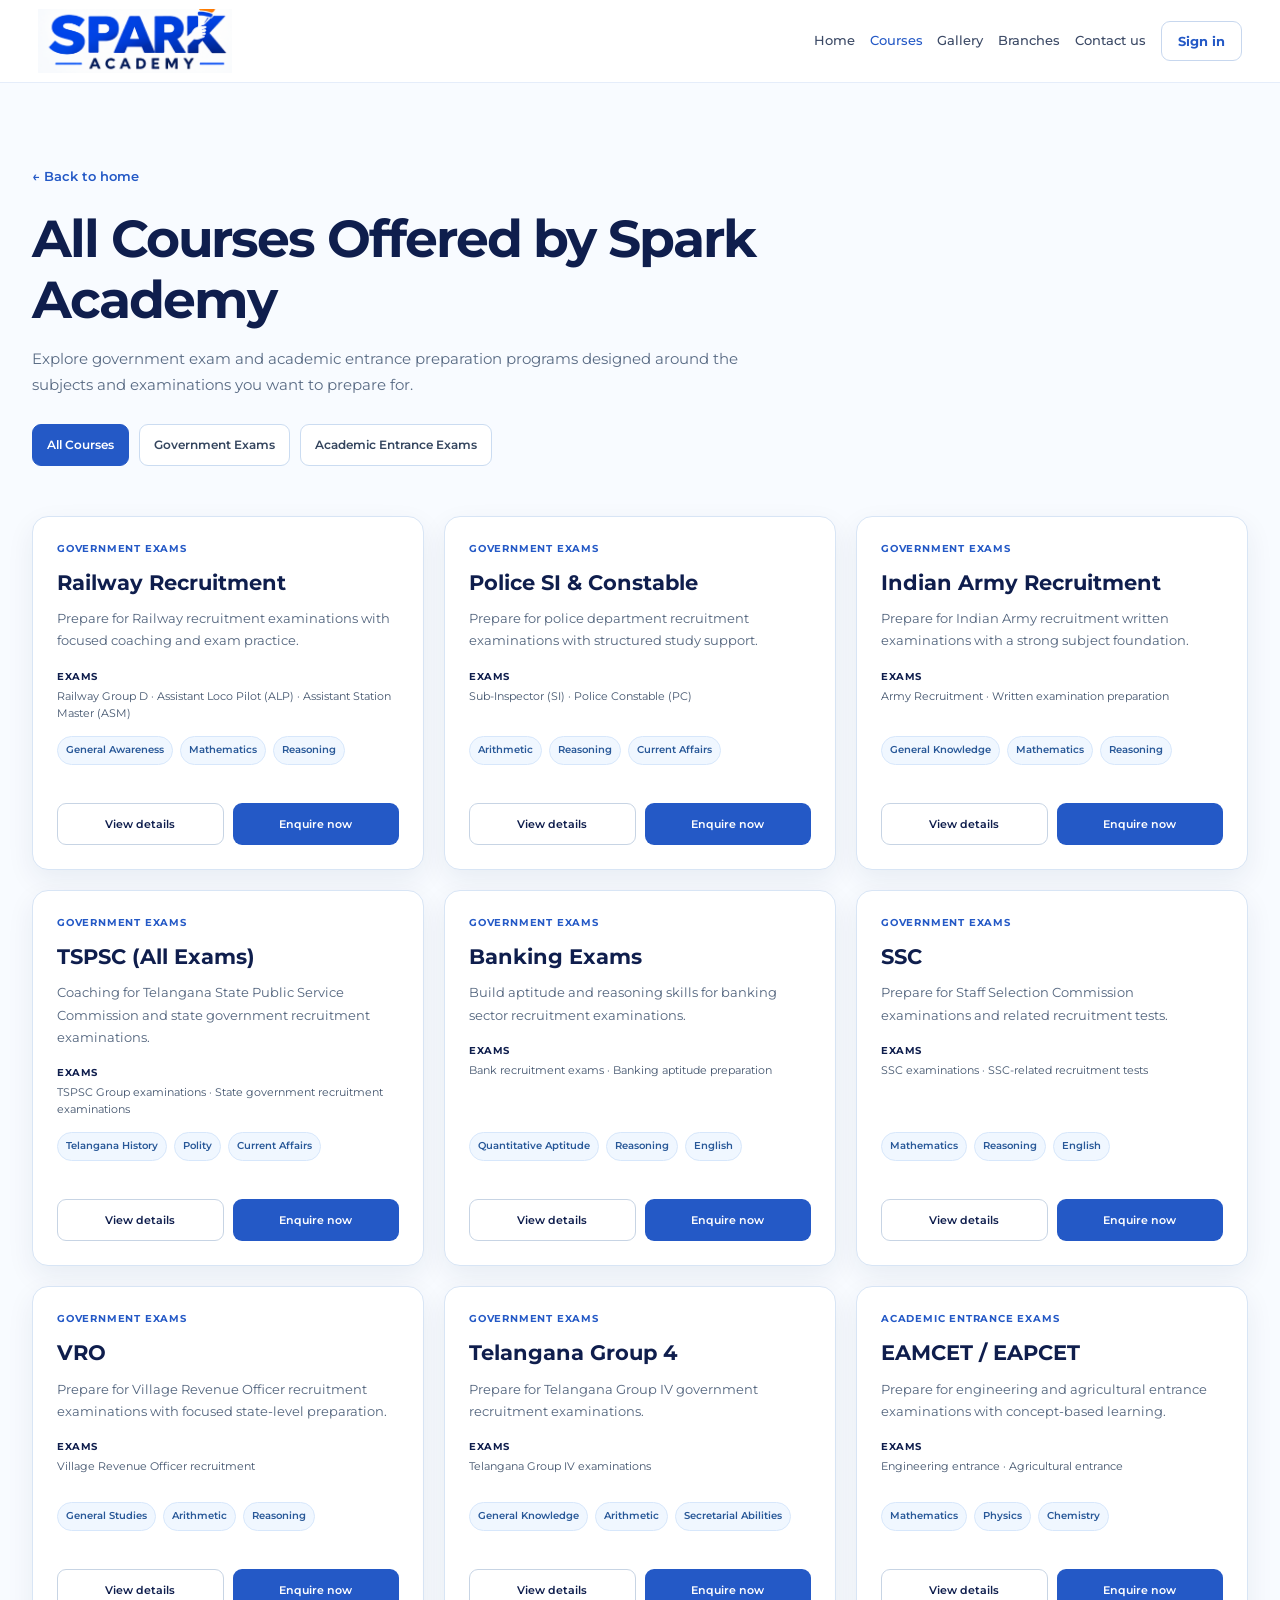
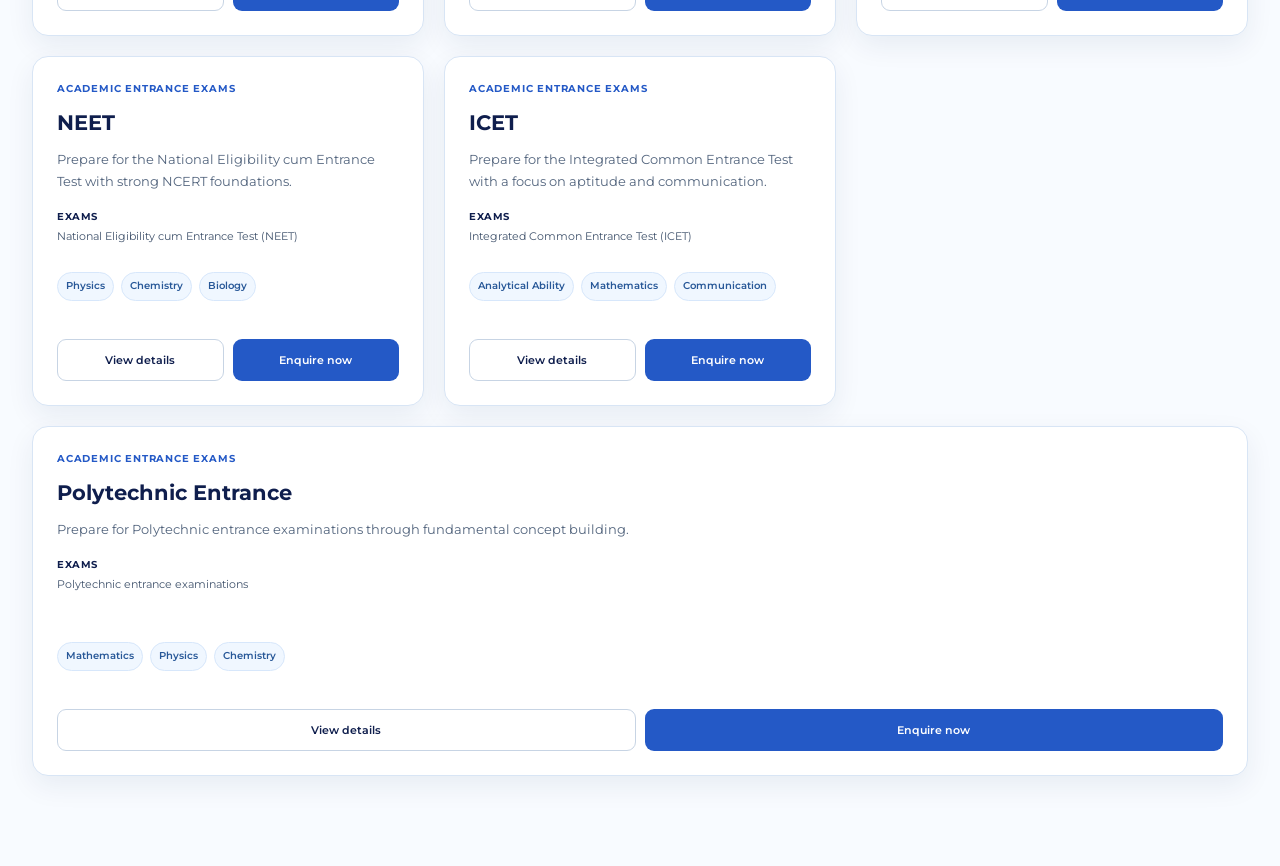
==== courses.html @ d8803281 "Refine courses gallery and mobile contact layout" ====
<!doctype html>
<html lang="en"><head><meta charset="UTF-8"><meta name="viewport" content="width=device-width, initial-scale=1"><meta name="theme-color" content="#ffffff"><title>Courses | Spark Academy</title><meta name="description" content="Explore all government exam and academic entrance coaching programs at Spark Academy."><link rel="preconnect" href="https://fonts.googleapis.com"><link rel="preconnect" href="https://fonts.gstatic.com" crossorigin><link href="https://fonts.googleapis.com/css2?family=Montserrat:wght@400;500;600;700;800&display=swap" rel="stylesheet"><link rel="stylesheet" href="styles.css"></head><body class="courses-page"><a class="skip-link" href="#all-courses">Skip to courses</a><header class="site-header"><div class="nav-wrap"><a class="brand" href="index.html#home" aria-label="Spark Academy home"><img src="assets/spark-academy-logo.png" alt="Spark Academy"></a><button class="menu-toggle" type="button" aria-label="Open navigation" aria-expanded="false" aria-controls="primary-nav"><span></span><span></span><span></span></button><nav class="primary-nav" id="primary-nav" aria-label="Primary navigation"><a href="index.html#home" class="nav-link">Home</a><a href="courses.html" class="nav-link active">Courses</a><a href="index.html#gallery" class="nav-link">Gallery</a><a href="index.html#branches" class="nav-link">Branches</a><a href="index.html#contact" class="nav-link">Contact us</a><a href="#" class="nav-signin">Sign in</a></nav></div></header><main class="courses-main"><section class="courses-intro section"><a class="back-link" href="index.html#courses">← Back to home</a><h1>All Courses Offered by Spark Academy</h1><p>Explore government exam and academic entrance preparation programs designed around the subjects and examinations you want to prepare for.</p><div class="course-filters" role="group" aria-label="Filter courses"><button class="course-filter active" data-course-filter="all">All Courses</button><button class="course-filter" data-course-filter="Government Exams">Government Exams</button><button class="course-filter" data-course-filter="Academic Entrance Exams">Academic Entrance Exams</button></div></section><section class="section all-course-section"><div class="course-grid all-course-grid" id="all-courses" aria-live="polite"></div></section></main><script src="course-data.js"></script><script src="script.js" defer></script></body></html>
---- styles.css ----
:root{--blue:#1565ff;--blue2:#3b82f6;--navy:#0f1e4d;--ink:#172340;--muted:#65728e;--orange:#ff7a00;--pale:#eaf3ff;--line:#dce7f8;--white:#fff;--shadow:0 20px 60px rgba(15,30,77,.1);--font:'Montserrat',sans-serif}*{box-sizing:border-box}html{scroll-behavior:smooth;scroll-padding-top:88px;overflow-x:clip}body{margin:0;background:#fff;color:var(--ink);font:400 15px/1.7 var(--font);overflow-x:hidden}img{max-width:100%;display:block}a{color:inherit;text-decoration:none}button,input,select{font:inherit}.section,.section-shell{width:min(1180px,calc(100% - 56px));margin-inline:auto}.skip-link{position:absolute;top:-60px;left:20px;background:var(--navy);color:white;padding:10px 16px;z-index:100}.skip-link:focus{top:10px}.site-header{position:sticky;top:0;z-index:30;background:rgba(255,255,255,.94);backdrop-filter:blur(16px);border-bottom:1px solid rgba(220,231,248,.75)}.nav-wrap{width:min(1300px,calc(100% - 48px));height:82px;margin:auto;display:flex;align-items:center;justify-content:space-between}.brand img{width:196px;height:auto}.primary-nav{display:flex;align-items:center;gap:clamp(15px,2.2vw,32px)}.nav-link{font-size:12px;font-weight:600;color:#3b4965;transition:color .2s}.nav-link:hover,.nav-link.active{color:var(--blue)}.nav-contact{background:var(--blue);color:#fff;border-radius:999px;padding:12px 18px;font-size:12px;font-weight:700;box-shadow:0 8px 18px rgba(21,101,255,.2)}.nav-contact span{margin-left:8px}.menu-toggle{display:none;border:0;background:transparent;padding:10px}.hero{min-height:640px;position:relative;display:grid;grid-template-columns:.93fr 1.07fr;align-items:center;padding-top:55px;padding-bottom:84px}.hero-copy{position:relative;z-index:2;padding:14px 0 30px}.eyebrow{display:inline-flex;gap:9px;align-items:center;color:var(--blue);font-size:10px;letter-spacing:.13em;text-transform:uppercase;font-weight:700}.eyebrow-dot{width:7px;height:7px;border-radius:50%;background:var(--orange);box-shadow:0 0 0 5px rgba(255,122,0,.12)}h1,h2,h3,p{margin-top:0}.hero h1{font-size:clamp(42px,5.25vw,68px);line-height:1.13;letter-spacing:-.055em;margin:22px 0 20px;color:var(--navy);font-weight:700}.hero h1 span{color:var(--blue)}.hero-lede{max-width:525px;color:#56637c;line-height:1.9;font-size:14px}.hero-actions{display:flex;gap:12px;align-items:center;margin-top:28px}.button{display:inline-flex;align-items:center;justify-content:center;gap:14px;border:1px solid transparent;border-radius:999px;padding:14px 21px;min-height:48px;font-size:11px;font-weight:700;transition:transform .2s,box-shadow .2s,background .2s;cursor:pointer}.button:hover{transform:translateY(-2px);box-shadow:0 12px 22px rgba(15,30,77,.14)}.button-primary{background:var(--blue);color:#fff;box-shadow:0 8px 20px rgba(21,101,255,.18)}.button-primary:hover{background:#0754ee}.button-secondary{border-color:var(--line);background:#fff;color:var(--navy)}.button-white{background:#fff;color:var(--navy)}.hero-points{display:flex;gap:24px;margin-top:34px;color:#62708a;font-size:10px;font-weight:600}.hero-points>div{display:flex;align-items:center;gap:8px}.point-icon{color:var(--blue);font-size:15px}.point-icon.orange{color:var(--orange)}.hero-visual{height:460px;position:relative;margin-left:-15px}.hero-photo{position:absolute;right:0;top:12px;width:100%;height:420px;object-fit:cover;object-position:center;border-radius:180px 24px 120px 24px;box-shadow:var(--shadow)}.hero-visual:before{content:"";position:absolute;inset:-24px -25px 5px 65px;border:1px solid #cfe0ff;border-radius:190px 28px 130px 28px;transform:rotate(2deg)}.hero-sun{position:absolute;right:-30px;top:-12px;width:96px;height:96px;border-radius:50%;background:linear-gradient(140deg,#ffdfb9,#fff3e6);z-index:-1}.hero-sticker{position:absolute;top:38px;left:18px;width:134px;padding:14px 12px;background:#fff;border-radius:16px;box-shadow:0 12px 34px rgba(15,30,77,.15);transform:rotate(-5deg);text-align:center}.hero-sticker img{width:100px;margin:auto auto 7px}.hero-sticker span{display:block;font-size:8px;letter-spacing:.06em;color:var(--navy);font-weight:700}.hero-note{position:absolute;right:-15px;bottom:16px;display:flex;gap:11px;align-items:center;background:#fff;border:1px solid var(--line);border-radius:15px;padding:13px 17px;box-shadow:0 12px 35px rgba(15,30,77,.12)}.note-mark{background:#fff4e9;color:var(--orange);border-radius:10px;padding:8px 10px}.hero-note strong,.hero-note small{display:block}.hero-note strong{font-size:10px}.hero-note small{font-size:8px;color:var(--muted);margin-top:2px}.hero-bottom{position:absolute;bottom:20px;left:0;right:0;display:flex;justify-content:space-between;color:#8793a8;text-transform:uppercase;letter-spacing:.14em;font-size:8px}.hero-bottom b{color:var(--orange);font-size:14px;margin-left:7px}.intro-strip{background:#f6f9ff;border-block:1px solid #eaf0fb}.strip-inner{min-height:80px;width:min(900px,calc(100% - 50px));margin:auto;display:flex;align-items:center;justify-content:space-between;gap:16px}.strip-inner p{margin:0;color:#45516c;font-size:12px;font-weight:600}.strip-flame{color:var(--orange);font-size:20px}.section-courses{padding-top:105px;padding-bottom:98px}.section-head{display:flex;align-items:end;justify-content:space-between;gap:30px;margin-bottom:38px}.section-head h2,.achievement-heading h2,.contact-content h2,.why-copy h2{font-size:clamp(32px,4vw,46px);letter-spacing:-.045em;line-height:1.15;color:var(--navy);margin:10px 0}.section-head p{margin-bottom:0;color:var(--muted);font-size:13px}.text-link{font-size:11px;font-weight:700;color:var(--blue);white-space:nowrap}.text-link span{margin-left:8px}.course-grid{display:grid;grid-template-columns:repeat(3,1fr);gap:18px}.course-card{border:1px solid var(--line);border-radius:18px;overflow:hidden;background:#fff;transition:transform .25s,box-shadow .25s}.course-card:hover{transform:translateY(-5px);box-shadow:var(--shadow)}.course-art{height:185px;position:relative;overflow:hidden;display:flex;align-items:center;justify-content:center}.course-art:before,.course-art:after{content:"";position:absolute;border:1px solid rgba(255,255,255,.25);border-radius:50%;width:220px;height:220px;right:-28px;top:-80px}.course-art:after{width:145px;height:145px;right:42px;top:30px}.art-school{background:#e4f0ff;color:#1565ff}.art-science{background:#fff0df;color:#dd6900}.art-commerce{background:#e6ebff;color:#172d70}.art-school .art-spark{font-size:87px;line-height:1;position:absolute;top:30px;left:68px;color:#3980ff}.art-school .art-book{position:absolute;right:78px;bottom:22px;font-size:76px;transform:rotate(-18deg);color:#a9caff}.course-art small{position:absolute;left:24px;bottom:17px;font-size:8px;letter-spacing:.16em;font-weight:700}.atom{font-size:88px;font-weight:400;line-height:1}.atom-orbit{position:absolute;width:145px;height:44px;border:1px solid #f4a754;border-radius:50%;transform:rotate(-36deg)}.chart-bars{height:82px;display:flex;align-items:end;gap:10px}.chart-bars i{display:block;width:14px;border-radius:5px 5px 0 0;background:#a6b7ef;height:45%}.chart-bars i:nth-child(2){height:72%}.chart-bars i:nth-child(3){height:58%}.chart-bars i:nth-child(4){height:100%;background:#6584df}.chart-line{font-size:38px;position:absolute;right:82px;top:41px;color:#ff7a00}.course-body{padding:22px}.card-kicker{color:var(--blue);font-size:8px;letter-spacing:.08em;text-transform:uppercase;font-weight:700}.course-body h3{font-size:17px;color:var(--navy);margin:8px 0}.course-body p{min-height:52px;color:var(--muted);font-size:11px;line-height:1.75}.tag-row{display:flex;gap:7px;margin:15px 0 18px}.tag-row span{font-size:8px;color:#52617d;background:#f2f6fc;padding:5px 9px;border-radius:20px}.course-link{font-size:10px;font-weight:700;color:var(--navy);display:flex;justify-content:space-between;border-top:1px solid #eef2f8;padding-top:13px}.course-link span{color:var(--blue);font-size:16px;line-height:1}.data-note{display:flex;align-items:center;gap:8px;margin:19px 0 0;color:#8490a5;font-size:9px}.data-note span{width:15px;height:15px;display:grid;place-items:center;border:1px solid #b8c5d8;border-radius:50%;font-size:9px;flex:none}.achievement-band{background:var(--navy);color:#fff;position:relative;overflow:hidden}.achievement-band:after{content:"";position:absolute;width:500px;height:500px;border:1px solid rgba(255,255,255,.07);border-radius:50%;right:-120px;top:-290px;box-shadow:0 0 0 45px rgba(255,255,255,.025),0 0 0 95px rgba(255,255,255,.02)}.achievement-inner{display:grid;grid-template-columns:1fr .85fr;gap:95px;align-items:center;padding-block:76px;position:relative;z-index:1}.eyebrow-light{color:#9bbcff}.achievement-heading h2{color:#fff;margin-top:14px}.achievement-heading p{color:#b4c1db;max-width:410px;font-size:12px;line-height:1.9;margin-bottom:25px}.achiever-panel{background:#fff;color:var(--navy);padding:24px;border-radius:18px;box-shadow:0 20px 70px rgba(0,0,0,.18)}.achiever-top,.achiever-footer{display:flex;justify-content:space-between;align-items:center}.achiever-top{color:#8090ad;font-size:9px;text-transform:uppercase;letter-spacing:.12em}.spotlight-icon{color:var(--orange);font-size:22px}.student-placeholder{display:flex;gap:14px;align-items:center;padding:26px 0 22px;border-bottom:1px solid #edf1f7}.placeholder-avatar{width:58px;height:58px;border-radius:50%;display:grid;place-items:center;background:#e9f2ff;color:var(--blue);font-size:16px;font-weight:700;border:2px solid #bad2ff}.student-placeholder strong,.student-placeholder small{display:block}.student-placeholder strong{font-size:11px}.student-placeholder small{font-size:9px;color:#8490a5;margin-top:5px}.achievement-placeholder{display:flex;gap:13px;align-items:center;padding:19px 0}.achievement-placeholder>span{font-size:22px;color:var(--orange)}.achievement-placeholder strong,.achievement-placeholder small{display:block}.achievement-placeholder strong{font-size:10px}.achievement-placeholder small{font-size:8px;color:#8490a5;margin-top:4px}.achiever-footer{padding-top:14px;border-top:1px solid #edf1f7;font-size:9px;color:#697793}.pending-pill{background:#fff4e8;color:#bd5b00;padding:5px 9px;border-radius:20px}.gallery-section{padding-top:100px;padding-bottom:95px}.gallery-filters{display:flex;gap:6px;background:#f3f6fb;padding:5px;border-radius:30px}.filter-button{border:0;background:transparent;color:#6b7891;border-radius:30px;padding:9px 14px;font-size:9px;cursor:pointer}.filter-button.active{background:#fff;color:var(--navy);box-shadow:0 3px 10px rgba(15,30,77,.08)}.gallery-grid{display:grid;grid-template-columns:1.05fr .9fr 1.05fr;grid-template-rows:220px 220px;gap:14px}.gallery-item{border:0;padding:0;position:relative;overflow:hidden;border-radius:14px;background:#edf3fc;cursor:zoom-in;text-align:left}.gallery-item img{width:100%;height:100%;object-fit:cover;transition:transform .5s}.gallery-item:hover img{transform:scale(1.06)}.gallery-item:after{content:"";position:absolute;inset:35% 0 0;background:linear-gradient(transparent,rgba(8,22,55,.78))}.gallery-large{grid-row:span 2}.gallery-tall{grid-row:span 2}.gallery-wide{grid-column:3;grid-row:1}.gallery-small{grid-column:3;grid-row:2}.gallery-caption{position:absolute;z-index:1;left:17px;right:14px;bottom:14px;color:#fff}.gallery-caption small,.gallery-caption strong{display:block}.gallery-caption small{font-size:8px;text-transform:uppercase;letter-spacing:.14em;color:#dbe7ff}.gallery-caption strong{font-size:12px}.gallery-caption i{position:absolute;right:0;bottom:2px;font-style:normal;font-size:18px}.gallery-item[hidden]{display:none}.why-section{padding-block:90px 105px;display:grid;grid-template-columns:.9fr 1.1fr;gap:90px;align-items:center}.why-photo-wrap{position:relative;min-height:500px}.why-photo-wrap>img{width:100%;height:470px;object-fit:cover;border-radius:14px 150px 14px 14px;position:relative;z-index:1}.photo-outline{position:absolute;inset:22px -18px -16px 18px;border:1px solid #c8d9fc;border-radius:14px 150px 14px 14px}.photo-caption{position:absolute;left:-20px;bottom:18px;z-index:2;background:#fff;border-radius:12px;padding:13px 17px;display:flex;gap:11px;align-items:center;box-shadow:var(--shadow)}.photo-caption>span{color:var(--orange);font-size:20px}.photo-caption strong,.photo-caption small{display:block}.photo-caption strong{font-size:10px}.photo-caption small{font-size:8px;color:var(--muted)}.why-copy h2{font-size:45px;margin:12px 0}.why-copy h2 em,.contact-content h2 em{font-style:normal;color:var(--blue)}.why-lede{color:var(--muted);font-size:11px;line-height:1.9;margin-bottom:26px}.feature-grid{display:grid;grid-template-columns:1fr 1fr;gap:19px 16px;margin-bottom:27px}.feature-grid article{display:flex;gap:10px}.feature-icon{font-size:9px;color:var(--orange);border:1px solid #ffdab9;border-radius:50%;width:26px;height:26px;flex:none;display:grid;place-items:center;font-weight:700}.feature-grid h3{font-size:10px;margin:0 0 3px;color:var(--navy)}.feature-grid p{font-size:8px;line-height:1.55;color:#7b879d;margin:0}.branches-section{background:#f7f9fd;padding-block:80px 90px}.branches-inner .section-head{margin-bottom:30px}.branch-pin{font-size:42px;color:var(--orange);padding-right:8px}.branch-layout{display:grid;grid-template-columns:1.15fr .85fr;gap:22px}.map-card{min-height:405px;border-radius:18px;position:relative;overflow:hidden;background:#dce9f3;border:1px solid #d0dfeb}.map-grid{position:absolute;inset:0;background-image:linear-gradient(38deg,transparent 45%,rgba(255,255,255,.7) 46%,rgba(255,255,255,.7) 49%,transparent 50%),linear-gradient(120deg,transparent 34%,rgba(255,255,255,.68) 35%,rgba(255,255,255,.68) 38%,transparent 39%),linear-gradient(8deg,transparent 66%,rgba(255,255,255,.62) 67%,rgba(255,255,255,.62) 69%,transparent 70%),linear-gradient(90deg,rgba(132,174,191,.12) 1px,transparent 1px),linear-gradient(rgba(132,174,191,.12) 1px,transparent 1px);background-size:270px 250px,300px 280px,320px 280px,44px 44px,44px 44px}.map-road{position:absolute;height:9px;border:2px solid #fff;background:#e8c79f;border-radius:10px;opacity:.86}.road-one{width:120%;left:-10%;top:51%;transform:rotate(-17deg)}.road-two{width:90%;left:14%;top:38%;transform:rotate(42deg);height:6px;background:#fff}.road-three{width:100%;left:-9%;top:70%;transform:rotate(20deg);height:5px;background:#fff}.map-water{position:absolute;right:-80px;top:-80px;width:210px;height:620px;background:#badce2;border-radius:50%;transform:rotate(36deg);opacity:.75}.map-location{position:absolute;top:40%;left:52%;width:48px;height:48px;background:var(--blue);border:6px solid rgba(255,255,255,.85);box-shadow:0 8px 16px rgba(21,101,255,.3);border-radius:50% 50% 50% 6px;transform:rotate(-45deg);display:grid;place-items:center;color:white}.map-location span{transform:rotate(45deg)}.map-label{position:absolute;top:27%;left:calc(52% + 38px);background:white;padding:9px 12px;border-radius:8px;box-shadow:0 6px 18px rgba(15,30,77,.13)}.map-label small,.map-label strong{display:block}.map-label small{font-size:7px;color:var(--blue);letter-spacing:.12em}.map-label strong{font-size:10px}.map-overlay-note{position:absolute;left:17px;bottom:17px;border-radius:8px;background:#fff;padding:10px 13px;display:flex;align-items:center;gap:8px;color:#687790;font-size:9px}.map-dot{width:7px;height:7px;background:var(--orange);border-radius:50%}.map-zoom{position:absolute;right:16px;bottom:18px;background:#fff;color:#56637c;font-size:16px;line-height:1.35;padding:5px 11px;border-radius:7px}.branch-details{border:1px solid var(--line);background:#fff;border-radius:18px;padding:16px 22px 20px}.branch-tabs{display:flex;gap:6px;border-bottom:1px solid #edf1f7;padding-bottom:12px}.branch-tab{border:0;border-radius:30px;background:transparent;color:#77849b;padding:8px 11px;font-size:9px;cursor:pointer}.branch-tab span{font-size:8px;margin-right:6px}.branch-tab.active{background:#eaf2ff;color:var(--blue);font-weight:700}.branch-panel{padding-top:18px}.branch-label{font-size:8px;color:var(--blue);text-transform:uppercase;letter-spacing:.12em;font-weight:700}.branch-panel h3{font-size:20px;margin:6px 0;color:var(--navy)}.branch-address{font-size:10px;color:#728099}.branch-meta{border-block:1px solid #edf1f7;padding:12px 0;display:grid;gap:12px;margin:16px 0}.branch-meta>div{display:flex;gap:11px;align-items:center}.branch-meta>div>span{color:var(--orange);width:18px}.branch-meta small,.branch-meta strong{display:block}.branch-meta small{font-size:8px;color:#93a0b4}.branch-meta strong{font-size:9px;color:#475571;font-weight:600}.branch-actions{display:flex;align-items:center;gap:15px}.branch-actions .button{font-size:8px;min-height:38px;padding:10px 14px}.disabled-link{opacity:.55;cursor:not-allowed;box-shadow:none}.placeholder-note{font-size:8px;color:#96a1b3;margin:13px 0 0}.contact-section{padding-block:96px;background:linear-gradient(115deg,#eaf3ff 0%,#f8fbff 45%,#fff 100%);overflow:hidden}.contact-inner{display:grid;grid-template-columns:.9fr 1.1fr;gap:90px;align-items:center}.contact-visual{height:505px;position:relative}.contact-visual>img{height:100%;width:100%;object-fit:cover;border-radius:145px 18px 18px 18px;box-shadow:var(--shadow)}.contact-logo{position:absolute;top:22px;right:-25px;background:white;padding:10px 14px;border-radius:11px;box-shadow:0 7px 24px rgba(15,30,77,.13);width:142px}.contact-logo img{width:100%}.contact-quote{position:absolute;bottom:25px;left:-25px;background:var(--navy);border-radius:12px;color:#fff;padding:15px 20px;box-shadow:var(--shadow)}.contact-quote span{font-size:24px;color:#ff9e42;line-height:1}.contact-quote p{font-size:11px;font-weight:600;margin:0;line-height:1.6}.contact-content{max-width:485px}.contact-content h2{font-size:46px;margin:12px 0}.contact-content>p{color:var(--muted);font-size:11px;line-height:1.85;max-width:430px}.contact-content form{display:grid;grid-template-columns:1fr 1fr;gap:13px;margin-top:24px}.field{display:grid;gap:6px}.field>span{font-size:9px;color:#42506a;font-weight:700}.field input,.field select{width:100%;height:47px;border:1px solid #d8e3f3;border-radius:8px;background:#fff;color:#36445e;padding:0 13px;font-size:10px;outline:none}.field input:focus,.field select:focus{border-color:var(--blue);box-shadow:0 0 0 3px rgba(21,101,255,.1)}.field input::placeholder{color:#a3aec0}.submit-button{grid-column:1/-1;border:0;margin-top:4px;justify-content:space-between;padding-inline:19px}.form-status{grid-column:1/-1;margin:0;font-size:10px;color:#a34000;min-height:16px}.form-status.success{color:#167247}.form-privacy{grid-column:1/-1;color:#91a0b5;font-size:8px;margin-top:-6px}.site-footer{background:#0b173e;color:white}.footer-main{display:grid;grid-template-columns:1.2fr .7fr .8fr 1fr;gap:55px;padding-block:64px 52px}.footer-brand img{width:175px}.footer-brand p{font-size:9px;color:#a5b1cc;max-width:210px;margin:18px 0}.social-links{display:flex;gap:8px}.social-links a{width:26px;height:26px;border:1px solid #3b4d77;border-radius:50%;display:grid;place-items:center;color:#c8d6f4;font-size:9px;font-weight:700}.footer-col{display:flex;flex-direction:column;gap:10px}.footer-col h3{font-size:11px;margin:2px 0 8px;color:#fff}.footer-col>a,.footer-contact p{font-size:9px;color:#aab6d0;margin:0}.footer-col>a:hover,.footer-bottom a:hover{color:#8db5ff}.footer-contact p span{display:block;color:#7f91b5;margin-top:2px}.footer-enquire{display:inline-flex;gap:9px;align-items:center;margin-top:5px!important;color:#8cb5ff!important;font-weight:700}.footer-bottom{border-top:1px solid #2b3962;min-height:55px;display:flex;align-items:center;justify-content:space-between;color:#8190b0;font-size:8px}.footer-bottom div{display:flex;gap:18px}.footer-tagline b{color:var(--orange);font-size:14px}.floating-enquire{position:fixed;right:16px;bottom:18px;z-index:25;background:var(--orange);color:#fff;border-radius:30px;padding:12px 17px;font-size:10px;font-weight:700;box-shadow:0 7px 20px rgba(255,122,0,.32)}.floating-enquire span{margin-left:6px}.lightbox{position:fixed;inset:0;background:rgba(8,18,49,.92);display:none;align-items:center;justify-content:center;z-index:60;padding:50px 80px}.lightbox.open{display:flex}.lightbox figure{margin:0;max-width:min(1000px,85vw);max-height:85vh}.lightbox figure img{max-height:76vh;max-width:100%;border-radius:10px;object-fit:contain}.lightbox figcaption{text-align:center;color:#fff;font-size:11px;margin-top:12px}.lightbox button{position:absolute;border:0;color:white;background:rgba(255,255,255,.15);border-radius:50%;width:42px;height:42px;cursor:pointer}.lightbox-close{right:24px;top:24px;font-size:25px}.lightbox-prev{left:25px;top:50%;font-size:28px}.lightbox-next{right:25px;top:50%;font-size:28px}
@media(max-width:980px){.nav-wrap{height:74px}.brand img{width:165px}.primary-nav{gap:13px}.nav-link{font-size:10px}.nav-contact{padding:10px 13px;font-size:10px}.hero{min-height:570px;grid-template-columns:.95fr 1.05fr}.hero h1{font-size:50px}.hero-visual{height:410px}.hero-photo{height:365px}.achievement-inner{gap:42px}.why-section{gap:48px}.why-photo-wrap>img{height:430px}.contact-inner{gap:48px}.footer-main{gap:30px}}
@media(max-width:760px){html{scroll-padding-top:70px}.section,.section-shell{width:calc(100% - 36px)}.nav-wrap{width:calc(100% - 32px);height:68px}.brand img{width:157px}.menu-toggle{display:grid;gap:4px;cursor:pointer}.menu-toggle span{display:block;width:22px;height:2px;background:var(--navy);border-radius:2px}.primary-nav{position:absolute;display:none;top:68px;left:0;right:0;background:#fff;padding:16px 22px 22px;border-bottom:1px solid var(--line);box-shadow:0 12px 25px rgba(15,30,77,.08);align-items:stretch;flex-direction:column;gap:0}.primary-nav.open{display:flex}.primary-nav a{padding:11px 4px}.primary-nav .nav-contact{margin-top:9px;text-align:center;padding:13px}.hero{display:flex;flex-direction:column;align-items:stretch;padding-top:42px;padding-bottom:76px;min-height:0}.hero-copy{padding-bottom:24px}.hero h1{font-size:clamp(38px,10vw,55px);margin:17px 0}.hero-lede{font-size:12px;line-height:1.8}.hero-actions{flex-wrap:wrap}.hero-visual{height:min(75vw,390px);margin:4px 6px 0 0}.hero-photo{height:100%;top:0;border-radius:120px 16px 80px 16px}.hero-visual:before{inset:-12px -10px 8px 30px;border-radius:130px 18px 85px 18px}.hero-sticker{top:20px;left:-4px;width:112px;padding:10px}.hero-sticker img{width:83px}.hero-sticker span{font-size:7px}.hero-note{right:-8px;bottom:10px;padding:10px 12px}.hero-note strong{font-size:9px}.hero-bottom{bottom:18px}.hero-points{margin-top:23px}.strip-inner{width:calc(100% - 36px);min-height:72px}.strip-inner p{font-size:9px;line-height:1.6}.strip-flame{font-size:17px}.section-courses,.gallery-section{padding-block:70px}.section-head{align-items:flex-start;flex-direction:column;margin-bottom:25px;gap:15px}.section-head h2,.achievement-heading h2,.contact-content h2{font-size:34px}.section-head p{font-size:11px}.text-link{font-size:10px}.course-grid{grid-template-columns:1fr;gap:14px}.course-art{height:155px}.course-body p{min-height:0}.data-note{font-size:8px;line-height:1.6}.achievement-inner{grid-template-columns:1fr;gap:28px;padding-block:58px}.achievement-heading p{font-size:11px}.achiever-panel{padding:19px}.gallery-filters{align-self:flex-start;max-width:100%;overflow:auto}.filter-button{white-space:nowrap}.gallery-grid{grid-template-columns:1fr 1fr;grid-template-rows:210px 170px 175px;gap:9px}.gallery-large{grid-row:span 2}.gallery-tall{grid-row:span 2}.gallery-wide{grid-column:2;grid-row:1}.gallery-small{grid-column:1/-1;grid-row:3}.gallery-caption{left:11px;bottom:11px}.gallery-caption strong{font-size:10px}.why-section{grid-template-columns:1fr;gap:37px;padding-block:58px}.why-photo-wrap{min-height:0;margin:0 10px 0 4px}.why-photo-wrap>img{height:clamp(300px,85vw,430px);border-radius:100px 15px 15px}.photo-outline{inset:14px -10px -10px 12px;border-radius:105px 17px 17px}.photo-caption{left:-10px;bottom:15px}.why-copy h2{font-size:36px}.feature-grid{gap:17px 10px}.branches-section{padding-block:58px}.branches-inner .section-head{flex-direction:row}.branch-layout{grid-template-columns:1fr;gap:14px}.map-card{min-height:280px}.branch-details{padding:15px}.branch-actions{flex-wrap:wrap}.contact-section{padding-block:60px}.contact-inner{grid-template-columns:1fr;gap:36px}.contact-visual{height:clamp(300px,80vw,430px);margin-inline:8px 10px}.contact-visual>img{border-radius:100px 15px 15px}.contact-logo{width:120px;right:-12px;top:14px}.contact-quote{left:-10px;bottom:14px}.contact-content h2{font-size:38px}.contact-content>p{font-size:10px}.contact-content form{gap:10px}.field input,.field select{height:44px;padding-inline:10px;font-size:9px}.site-footer .footer-main{grid-template-columns:1fr 1fr;gap:30px 20px;padding-block:42px 35px}.footer-brand{grid-column:1/-1}.footer-brand p{max-width:290px}.footer-contact{grid-column:1/-1}.footer-bottom{padding-block:14px;min-height:0;gap:8px;flex-wrap:wrap}.footer-tagline{width:100%}.floating-enquire{right:10px;bottom:12px;padding:10px 13px;font-size:9px}.lightbox{padding:40px 48px}.lightbox figure{max-width:95vw}.lightbox figure img{max-height:70vh}.lightbox-prev{left:7px}.lightbox-next{right:7px}.lightbox-close{right:10px;top:10px}}
@media(max-width:390px){.section,.section-shell{width:calc(100% - 28px)}.hero-actions .button{padding:12px 14px;font-size:9px}.hero-points{gap:12px;font-size:8px}.gallery-grid{grid-template-rows:180px 145px 150px}.contact-content form{grid-template-columns:1fr}.submit-button,.form-status,.form-privacy{grid-column:1}.feature-grid{grid-template-columns:1fr 1fr}}
@media(prefers-reduced-motion:reduce){*,*::before,*::after{scroll-behavior:auto!important;transition:none!important;animation:none!important}}

/* Screenshot-led finishing pass: course panels, achiever row, and high-contrast callback form. */
@media(min-width:981px){.hero{width:min(1280px,calc(100% - 64px));grid-template-columns:1.05fr .95fr}.hero h1{font-size:clamp(50px,4.1vw,56px);letter-spacing:-.045em}.hero-copy{max-width:650px}.hero-visual{margin-left:0}.course-grid{grid-template-columns:repeat(2,minmax(0,1fr))}.course-grid .course-card:last-child{grid-column:1/-1;width:calc(50% - 9px);justify-self:center}}
.course-view-all{font-size:10px;padding:12px 18px;white-space:nowrap}.course-card{display:grid;grid-template-columns:38% 1fr;min-height:258px}.course-art{height:auto;min-height:258px;position:relative}.course-art img{position:absolute;inset:0;width:100%;height:100%;object-fit:cover}.course-art:before{content:"";position:absolute;inset:auto 0 0;height:42%;background:linear-gradient(transparent,rgba(8,20,52,.56));z-index:1}.course-art:after{display:none}.course-image-label{position:absolute;z-index:2;left:14px;bottom:13px;border-radius:30px;background:#fff;color:var(--navy);font-size:8px;font-weight:700;padding:6px 10px}.course-body{padding:20px 19px;display:flex;flex-direction:column;align-items:flex-start}.course-body p{min-height:0;flex:1}.course-actions{display:flex;flex-wrap:wrap;gap:8px;margin-top:4px}.course-actions .button{min-height:35px;padding:9px 12px;font-size:8px}.course-actions .button-secondary{background:#fff}.course-actions .button-primary{box-shadow:none}.course-link{display:none}
.achievement-section{padding:78px 0 86px;background:#fff}.achievement-title{text-align:center;margin-bottom:43px}.achievement-title h2{font-size:clamp(34px,4vw,48px);color:var(--navy);line-height:1.15;letter-spacing:-.04em;margin:9px 0 10px}.achievement-title p{color:var(--muted);font-size:12px;margin:10px 0 0}.title-rule{display:block;width:58px;height:4px;margin:14px auto;background:var(--orange);border-radius:10px}.achiever-grid{display:grid;grid-template-columns:repeat(6,minmax(0,1fr));gap:16px}.achiever-card{display:flex;flex-direction:column;align-items:center;min-width:0;text-align:center;padding:15px 8px 14px;border:1px solid #edf1f7;border-radius:13px;background:#fff;transition:transform .22s,box-shadow .22s}.achiever-card:hover{transform:translateY(-4px);box-shadow:0 14px 30px rgba(15,30,77,.09)}.profile-placeholder{width:94px;height:94px;border-radius:50%;display:grid;place-items:center;background:linear-gradient(145deg,#edf4ff,#dceaff);color:#376ed0;font-size:21px;font-weight:700;border:3px solid var(--orange);box-shadow:0 0 0 4px #fff,0 0 0 5px #ffe6cf;margin-bottom:13px}.achiever-card:nth-child(even) .profile-placeholder{border-color:var(--blue)}.achiever-card strong{font-size:10px;color:#242d40}.result-placeholder{font-size:10px;color:var(--navy);margin-top:6px}.achiever-card small{font-size:9px;color:#dc4f43;margin-top:5px}.achiever-card em{font-style:normal;font-size:7px;text-transform:uppercase;letter-spacing:.08em;color:#9aa5b7;margin-top:9px}.achievement-section .data-note{justify-content:center;margin-top:24px}
.contact-section{background:#dff2ff}.contact-inner{gap:66px}.contact-content form{position:relative;background:#111f59;border-radius:17px;padding:23px;gap:14px;box-shadow:0 20px 45px rgba(15,30,77,.14);background-image:radial-gradient(circle at 100% 0%,rgba(66,125,255,.22),transparent 40%)}.contact-content form .field>span{color:#e1e9ff}.contact-content form .field input,.contact-content form .field select{border:1px solid rgba(210,225,255,.5);border-radius:9px;height:50px;font-size:10px}.contact-content form .submit-button{background:#fff;color:var(--navy);justify-content:center;margin-top:2px}.contact-content form .submit-button span+span{color:var(--orange)}.contact-content form .form-privacy{color:#aab8da}.contact-content form .form-status{color:#ffd293}.contact-content form .form-status.success{color:#9ef0bf}.contact-visual>img{object-position:center}
.footer-main{grid-template-columns:1.25fr .7fr .8fr 1fr;gap:44px}.footer-col h3{font-size:12px}.footer-col>a,.footer-contact p{font-size:10px}.footer-brand p{font-size:10px;line-height:1.8}.footer-bottom{font-size:9px}
@media(max-width:980px){.course-card{grid-template-columns:36% 1fr}.course-grid .course-card:last-child{grid-column:1/-1;width:calc(50% - 9px);justify-self:center}.achiever-grid{grid-template-columns:repeat(3,minmax(0,1fr))}}
@media(max-width:760px){.hero{width:calc(100% - 36px)}.hero h1{font-size:clamp(39px,9vw,52px)}.course-grid{grid-template-columns:1fr}.course-grid .course-card:last-child{grid-column:auto;width:auto;justify-self:stretch}.course-card{grid-template-columns:1fr;min-height:0}.course-art{min-height:190px;height:190px}.course-body{padding:18px}.course-body p{margin-bottom:7px}.course-view-all{align-self:flex-start}.achievement-section{padding:58px 0 62px}.achievement-title{margin-bottom:27px}.achievement-title h2{font-size:36px}.achiever-grid{grid-template-columns:repeat(2,minmax(0,1fr));gap:10px}.achiever-card{padding:13px 7px}.profile-placeholder{width:78px;height:78px}.contact-section{background:#eaf5ff}.contact-inner{gap:30px}.contact-content form{padding:18px;gap:11px}.contact-content form .field input,.contact-content form .field select{height:46px}.footer-main{grid-template-columns:1fr 1fr;gap:30px 20px}.footer-bottom{font-size:8px}}
@media(max-width:420px){.achiever-grid{grid-template-columns:repeat(2,minmax(0,1fr))}.course-actions .button{font-size:8px;padding-inline:10px}.contact-content form{grid-template-columns:1fr}.contact-content form .submit-button,.contact-content form .form-status,.contact-content form .form-privacy{grid-column:1}}

@media(max-width:760px){.contact-visual{width:min(100%,460px);height:clamp(320px,92vw,420px);margin-inline:auto}.contact-visual>img{object-position:center 47%}.contact-quote{left:-8px}}

/* Live branch maps and supplied location details. */
.map-card iframe{position:absolute;inset:0;width:100%;height:100%;border:0;display:block}
.map-target-marker{display:none!important}
.map-label{top:16px;left:16px;max-width:min(290px,calc(100% - 32px));z-index:1}
.map-label strong{overflow-wrap:anywhere}
.map-overlay-note{z-index:1;max-width:calc(100% - 32px);line-height:1.45}
.map-overlay-note span:last-child{overflow-wrap:anywhere}
.branch-panel h3{overflow-wrap:anywhere}
.branch-address{line-height:1.75;overflow-wrap:anywhere}
.branch-actions #branch-call-link{white-space:nowrap}
.footer-contact p span a{display:block;color:#d8e4ff;line-height:1.5}
.footer-contact p span small{display:block;color:#8c9bb9;font-size:8px;line-height:1.55;margin:2px 0 8px;overflow-wrap:anywhere}
@media(max-width:760px){.map-card{min-height:300px}.branch-tabs{gap:4px}.branch-tab{padding:8px 9px}.branch-panel h3{font-size:18px}.map-label{top:12px;left:12px}.map-overlay-note{left:12px;bottom:12px}}

/* Clearer, quieter landing page: the classroom and learning offer lead. */
:root{--ink:#25344b;--muted:#5d6d83;--blue:#2459c6;--blue2:#3974db;--orange:#e9892c;--line:#dce5f0;--shadow:0 16px 42px rgba(24,48,86,.1)}
body{font-size:16px;line-height:1.65;color:var(--ink)}
.eyebrow{display:none}
.hero{width:min(1280px,calc(100% - 56px));min-height:0;grid-template-columns:1fr 1.05fr;gap:clamp(36px,5vw,72px);margin:28px auto 40px;padding:clamp(34px,5vw,72px);border-radius:24px;background:#f2f6fb}
.hero-copy{max-width:560px;padding:0}
.hero h1{font-size:clamp(42px,5vw,62px);line-height:1.14;letter-spacing:-.035em;font-weight:600;margin:0 0 22px}
.hero h1 span{color:var(--blue)}
.hero-lede{max-width:510px;font-size:17px;line-height:1.75;color:#53647b}
.hero-actions{gap:12px;margin-top:26px;flex-wrap:wrap}
.button{min-height:48px;padding:13px 20px;font-size:13px;font-weight:600;letter-spacing:0;border-radius:9px;box-shadow:none}
.button:hover{transform:translateY(-1px);box-shadow:0 7px 18px rgba(15,30,77,.1)}
.button-primary{background:var(--blue);box-shadow:none}
.button-primary:hover{background:#1c4eae}
.button-secondary{border-color:#c7d4e4;background:#fff;color:var(--navy)}
.hero-visual{height:450px;margin:0;overflow:hidden;border:8px solid #fff;border-radius:22px;background:#e3ebf5;box-shadow:0 14px 34px rgba(19,43,81,.12)}
.hero-visual:before,.hero-sticker,.hero-note,.hero-sun,.hero-bottom,.hero-points{display:none}
.hero-photo{position:relative;inset:auto;width:100%;height:100%;border-radius:14px;object-fit:cover;object-position:center;box-shadow:none}
.hero-social-proof{display:flex;align-items:center;gap:14px;margin-top:32px;flex-wrap:wrap}
.rating-badge{display:inline-flex;align-items:center;gap:12px;background:#f3f7fd;border:1.5px solid #dbe6f5;border-radius:20px;padding:9px 18px;box-shadow:0 4px 14px rgba(15,30,77,.05);transition:transform .2s ease,box-shadow .2s ease,border-color .2s ease}
.rating-badge:hover{transform:translateY(-2px);border-color:#b9d2f2;background:#fff;box-shadow:0 8px 22px rgba(15,30,77,.1)}
.rating-badge .rating-icon{flex-shrink:0;display:flex;align-items:center;justify-content:center}
.rating-details{display:flex;flex-direction:column;line-height:1.2}
.rating-score-row{display:flex;align-items:baseline;gap:2px}
.rating-score-row strong{font-size:18px;font-weight:700;color:var(--navy);letter-spacing:-.02em}
.rating-score-row .rating-scale{font-size:12px;font-weight:600;color:#728097}
.rating-score-row .rating-star{color:#f59e0b;font-size:13px;margin-left:3px}
.rating-details small{font-size:11px;font-weight:600;color:#5e6f88;margin-top:1px}
.jd-badge{display:inline-flex;align-items:center;justify-content:center;width:26px;height:26px;border-radius:50%;background:linear-gradient(135deg,#ff7a00,#ff4800);color:#fff;font-weight:800;font-size:13px;letter-spacing:-.5px;font-family:system-ui,-apple-system,sans-serif;line-height:1;box-shadow:0 2px 6px rgba(255,122,0,.32)}
.nav-link{font-size:13px;font-weight:500}
.nav-contact{font-size:13px;font-weight:600;border-radius:9px;box-shadow:none}
.section-head h2,.achievement-title h2,.contact-content h2,.why-copy h2{font-weight:600;letter-spacing:-.03em}
.section-head p,.achievement-title p{font-size:15px;line-height:1.65;color:#5d6d83}
.course-body h3{font-size:20px;font-weight:600}
.course-body p{font-size:14px;line-height:1.7;color:#5d6d83}
.card-kicker{font-size:10px;letter-spacing:.04em}
.course-actions .button,.course-view-all{font-size:12px}
.achiever-card strong{font-size:13px;font-weight:600}
.result-placeholder{font-size:12px}
.achiever-card small{font-size:11px}
.achiever-card em{font-size:9px}
.gallery-filters .filter-button{font-size:12px}
.gallery-caption strong{font-size:14px}
.gallery-caption small{font-size:10px}
.why-copy h2{font-size:clamp(34px,4vw,44px)}
.why-lede{font-size:15px;line-height:1.75}
.feature-grid h3{font-size:13px;font-weight:600}
.feature-grid p{font-size:12px;line-height:1.6}
.branches-inner .section-head{margin-bottom:30px}
.branch-tab{font-size:12px}
.branch-panel h3{font-weight:600}
.branch-address{font-size:13px}
.branch-meta small{font-size:10px}
.branch-meta strong{font-size:12px}
.branch-actions .button,.branch-actions .text-link{font-size:12px}
.placeholder-note{font-size:10px}
.contact-section{padding-block:84px;background:#f2f6fb}
.contact-content h2{font-size:clamp(36px,4vw,46px);font-weight:600}
.contact-content>p{font-size:15px;line-height:1.7}
.contact-content form{background:#fff;background-image:none;border:1px solid #d9e3ef;border-radius:14px;box-shadow:0 14px 38px rgba(20,45,82,.08)}
.contact-content form .field>span{font-size:12px;color:#36455d}
.contact-content form .field input,.contact-content form .field select{height:48px;border:1px solid #d3deeb;color:#26364c;font-size:13px}
.contact-content form .submit-button{background:var(--blue);color:#fff;justify-content:center}
.contact-content form .submit-button:hover{background:#1c4eae}
.contact-content form .form-privacy{color:#75839a;font-size:10px}
.contact-content form .form-status{color:#a04b16;font-size:12px}
.contact-content form .form-status.success{color:#167247}
.footer-col h3{font-size:14px}
.footer-col>a,.footer-contact p{font-size:12px;line-height:1.6}
.footer-brand p{font-size:12px}
.footer-contact p span small{font-size:10px}
@media(max-width:980px){.hero{gap:28px;padding:38px}.hero-visual{height:390px}}
@media(max-width:760px){.hero{width:calc(100% - 36px);margin:18px auto 30px;padding:28px 22px;grid-template-columns:1fr;gap:25px;border-radius:18px}.hero h1{font-size:clamp(38px,9vw,50px);line-height:1.15;margin-bottom:16px}.hero-lede{font-size:16px;line-height:1.7}.hero-actions{display:flex;gap:10px;margin-top:22px}.hero-visual{height:clamp(260px,70vw,380px);border-width:6px;border-radius:17px}.hero-photo{border-radius:12px}.hero-social-proof{margin-top:24px}.button{font-size:13px}.section-head h2,.achievement-title h2{font-size:34px}.contact-section{padding-block:58px}.contact-content h2{font-size:36px}.contact-content>p{font-size:14px}.contact-content form{background:#fff;padding:18px}.contact-content form .field>span{font-size:12px}.contact-content form .field input,.contact-content form .field select{font-size:13px;height:46px}}
@media(max-width:420px){.hero{width:calc(100% - 28px);padding:24px 18px}.hero-actions{display:grid;grid-template-columns:1fr}.hero-actions .button{width:100%;font-size:13px;padding:13px 16px}.hero-visual{height:clamp(240px,76vw,320px)}.hero-rating-stars{font-size:21px}.hero-social-proof small{font-size:10px}}

/* Spark Academy course catalogue */
.section-courses{padding-block:80px;background:#fbfdff}
.course-grid,.all-course-grid{display:grid!important;grid-template-columns:repeat(3,minmax(0,1fr))!important;gap:20px!important}
.course-grid .course-card,.all-course-grid .course-card{display:flex!important;flex-direction:column!important;grid-template-columns:none!important;width:auto!important;justify-self:stretch!important;min-height:350px!important;padding:24px!important;border:1px solid #d8e5f5!important;border-radius:16px!important;background:#fff!important;box-shadow:0 10px 28px rgba(19,49,91,.07)!important;transition:transform .2s ease,box-shadow .2s ease!important}
.course-grid .course-card:hover,.all-course-grid .course-card:hover{transform:translateY(-4px);box-shadow:0 16px 32px rgba(19,49,91,.12)!important}
.course-card .card-kicker{display:block;margin:0 0 12px;color:#2459c6;font-size:10px;font-weight:700;letter-spacing:.08em;text-transform:uppercase}
.course-card h3{margin:0 0 11px;color:var(--navy);font-size:21px;line-height:1.3}
.course-card>p{margin:0;color:#52647d;font-size:13px;line-height:1.7}
.course-exams{margin:17px 0 14px;display:grid;gap:4px;color:#42546d;font-size:11px;line-height:1.55}
.course-exams strong{color:var(--navy);font-size:10px;text-transform:uppercase;letter-spacing:.06em}
.tag-row{display:flex;flex-wrap:wrap;gap:7px;margin-top:auto}
.tag-row span{border:1px solid #d7e7fb;border-radius:99px;background:#f0f7ff;color:#285898;padding:5px 8px;font-size:10px;font-weight:600}
.course-actions{display:grid!important;grid-template-columns:1fr 1fr;width:100%;gap:9px!important;margin-top:20px!important}
.course-actions .button{width:100%;min-height:42px!important;padding:9px 10px!important;font-size:11px!important;text-align:center;justify-content:center}
.courses-main{padding:56px 0 90px;background:#f8fbff;min-height:100vh}
.courses-intro{padding:24px 0 34px}
.back-link{display:inline-block;margin-bottom:22px;color:var(--blue);font-size:13px;font-weight:600;text-decoration:none}
.courses-intro h1{max-width:780px;margin:0;color:var(--navy);font-size:clamp(32px,5vw,52px);line-height:1.16;letter-spacing:-.04em}
.courses-intro>p{max-width:760px;margin:16px 0 25px;color:#596b84;font-size:15px;line-height:1.75}
.course-filters{display:flex;flex-wrap:wrap;gap:10px}
.course-filter{min-height:42px;padding:9px 14px;border:1px solid #cbdcf1;border-radius:9px;background:#fff;color:#34455e;font:600 12px Montserrat,sans-serif;cursor:pointer}
.course-filter.active,.course-filter:hover{border-color:var(--blue);background:var(--blue);color:#fff}
.all-course-section{padding-top:16px}
.course-dialog{width:min(720px,calc(100% - 32px));max-height:min(720px,86vh);overflow:auto;border:0;border-radius:18px;padding:32px;background:#fff;box-shadow:0 24px 70px rgba(11,29,62,.28)}
.course-dialog::backdrop{background:rgba(15,30,77,.48)}
.course-dialog h2{margin:3px 0 10px;color:var(--navy);font-size:30px;line-height:1.2}
.dialog-lede{margin:0 0 24px;color:#53647b;line-height:1.7}
.dialog-grid{display:grid;grid-template-columns:1fr 1fr;gap:16px;margin-bottom:24px}
.dialog-grid>div{padding:15px;border:1px solid #dfebf7;border-radius:12px;background:#fbfdff}
.dialog-grid h3{margin:0 0 8px;color:var(--navy);font-size:13px}
.dialog-grid p,.dialog-grid ul{margin:0;color:#53647b;font-size:12px;line-height:1.65}
.dialog-grid ul{padding-left:18px}
.dialog-close{position:absolute;top:13px;right:14px;width:34px;height:34px;border:0;border-radius:50%;background:#eef4fb;color:var(--navy);font-size:24px;line-height:1;cursor:pointer}
@media(max-width:980px){.course-grid,.all-course-grid{grid-template-columns:repeat(2,minmax(0,1fr))!important}.course-grid .course-card,.all-course-grid .course-card{min-height:340px!important}}
@media(max-width:760px){.course-page-nav{position:static!important;display:flex!important;flex-direction:row!important;align-items:center!important;padding:0!important;box-shadow:none!important;background:transparent!important;border:0!important;gap:10px!important}.course-page-nav a{padding:8px 0!important;font-size:10px!important}.course-page-nav a:first-child{display:none}.course-page-nav .nav-contact{margin:0!important;padding:9px 11px!important}.course-grid,.all-course-grid{grid-template-columns:1fr!important;gap:14px!important}.course-grid .course-card,.all-course-grid .course-card{min-height:0!important;padding:20px!important}.course-card h3{font-size:20px}.courses-main{padding:34px 0 58px}.courses-intro{padding:16px 0 25px}.courses-intro>p{font-size:14px}.course-filters{gap:7px}.course-filter{font-size:10px;padding:8px 10px}.dialog-grid{grid-template-columns:1fr}.course-dialog{padding:26px 20px 20px}.course-dialog h2{font-size:26px}}

/* Branch gallery images */
.gallery-toolbar{display:flex;align-items:center;justify-content:space-between;gap:16px;margin-bottom:28px}
.view-all-gallery{border:1px solid #bdd3ee;border-radius:9px;background:#fff;color:var(--blue);min-height:39px;padding:8px 14px;font:600 11px var(--font);cursor:pointer;white-space:nowrap}
.view-all-gallery:hover{background:#f1f7ff}
.gallery-branch-grid{grid-template-columns:repeat(3,minmax(0,1fr));grid-auto-rows:250px;gap:18px}
.gallery-branch-grid .gallery-item{grid-column:auto;grid-row:auto;border-radius:16px}
.gallery-branch-grid .gallery-item img{object-position:center}
@media(max-width:760px){.gallery-toolbar{align-items:flex-start;flex-direction:column;margin-bottom:20px}.gallery-filters{max-width:100%;overflow:auto}.view-all-gallery{align-self:flex-start}.gallery-branch-grid{grid-template-columns:1fr;grid-auto-rows:250px;gap:14px}}

/* Spark Academy Gallery & View All */
.gallery-section{padding-block:72px}
.gallery-toolbar{display:flex;align-items:center;justify-content:space-between;gap:16px;margin-bottom:28px;flex-wrap:wrap}
.gallery-filters{display:inline-flex;gap:8px;background:#f1f5fa;padding:6px;border-radius:999px;flex-wrap:wrap}
.gallery-filters .filter-button{border:0;background:transparent;color:#55657e;border-radius:999px;padding:10px 20px;font:700 12px Montserrat,sans-serif;letter-spacing:.02em;transition:all .2s ease;cursor:pointer}
.gallery-filters .filter-button:hover{color:var(--navy);background:rgba(255,255,255,.65)}
.gallery-filters .filter-button.active{background:#fff;color:var(--blue);box-shadow:0 4px 14px rgba(15,30,77,.1)}
.view-all-gallery{display:inline-flex;align-items:center;justify-content:center;gap:8px;background:#fff;color:var(--blue);border:1.5px solid #d4e2f5;border-radius:999px;padding:10px 22px;font:700 12px Montserrat,sans-serif;cursor:pointer;transition:all .25s ease;box-shadow:0 2px 10px rgba(15,30,77,.04)}
.view-all-gallery:hover{background:var(--blue);color:#fff;border-color:var(--blue);transform:translateY(-2px);box-shadow:0 8px 20px rgba(21,101,255,.22)}
.view-all-gallery:active{transform:translateY(0)}
.gallery-grid{display:grid!important;grid-template-columns:repeat(3,minmax(0,1fr))!important;grid-template-rows:auto!important;gap:20px!important}
.gallery-item{position:relative!important;border:0!important;padding:0!important;border-radius:16px!important;overflow:hidden!important;background:#edf3fc!important;cursor:zoom-in!important;text-align:left!important;width:100%!important;aspect-ratio:16/10!important;min-height:220px!important;grid-column:auto!important;grid-row:auto!important;box-shadow:0 6px 20px rgba(15,30,77,.07)!important;transition:transform .3s ease,box-shadow .3s ease!important}
.gallery-item:hover{transform:translateY(-4px)!important;box-shadow:0 16px 32px rgba(15,30,77,.15)!important}
.gallery-item img{width:100%!important;height:100%!important;object-fit:cover!important;display:block!important;transition:transform .4s ease!important}
.gallery-item:hover img{transform:scale(1.06)!important}
.gallery-item:after{content:""!important;position:absolute!important;inset:38% 0 0!important;background:linear-gradient(to bottom,transparent,rgba(9,21,52,.88))!important;pointer-events:none!important}
.gallery-caption{position:absolute!important;z-index:2!important;left:18px!important;right:18px!important;bottom:16px!important;color:#fff!important;pointer-events:none!important}
.gallery-caption small{display:block!important;font-size:10px!important;font-weight:700!important;text-transform:uppercase!important;letter-spacing:.1em!important;color:#bdd5ff!important;margin-bottom:3px!important}
.gallery-caption strong{display:block!important;font-size:15px!important;font-weight:700!important;color:#fff!important;line-height:1.3!important}
.gallery-item[hidden]{display:none!important}
@media(max-width:960px){.gallery-grid{grid-template-columns:repeat(2,minmax(0,1fr))!important;gap:16px!important}}
@media(max-width:640px){.gallery-grid{grid-template-columns:1fr!important;gap:14px!important}.gallery-toolbar{flex-direction:column!important;align-items:stretch!important;gap:12px!important}.gallery-filters{width:100%!important;overflow-x:auto!important;border-radius:12px!important;padding:5px!important}.gallery-filters .filter-button{white-space:nowrap!important;padding:8px 14px!important;font-size:11px!important}.view-all-gallery{align-self:flex-start!important;font-size:12px!important;padding:8px 18px!important}}
@media(max-width:520px){.hero-social-proof{gap:10px}.rating-badge{padding:8px 14px;border-radius:16px;gap:10px}.rating-score-row strong{font-size:16px}.rating-details small{font-size:10px}}

/* Branch Tabs & Location Preview */
.branch-tabs{display:flex;gap:8px;border-bottom:1px solid #edf1f7;padding-bottom:14px;flex-wrap:wrap}
.branch-tab{border:0;border-radius:30px;background:#f1f5fa;color:#546682;padding:9px 18px;font:700 12px Montserrat,sans-serif;letter-spacing:.02em;cursor:pointer;transition:all .2s ease;display:inline-flex;align-items:center;gap:6px}
.branch-tab span{color:#8899b2;font-size:11px;font-weight:700}
.branch-tab:hover{color:var(--navy);background:#e4eef9}
.branch-tab.active{background:var(--blue);color:#fff;box-shadow:0 4px 14px rgba(21,101,255,.22)}
.branch-tab.active span{color:#c4dcff}
.map-overlay-note{transition:transform .2s ease,box-shadow .2s ease,border-color .2s ease;text-decoration:none}
.map-overlay-note:hover{transform:translateY(-2px);box-shadow:0 12px 28px rgba(15,30,77,.18);border-color:var(--blue)}

/* Full-width site navigation with compact link spacing. */
.nav-wrap{width:100%;max-width:none;margin:0;padding-inline:clamp(20px,3vw,56px)}
.primary-nav{gap:clamp(12px,1.15vw,22px)}
.nav-signin{display:inline-flex;align-items:center;justify-content:center;min-height:40px;padding:9px 16px;border:1px solid #c7d7ee;border-radius:9px;background:#fff;color:var(--blue);font-size:13px;font-weight:700;line-height:1;text-decoration:none;white-space:nowrap;transition:background .2s ease,border-color .2s ease,color .2s ease,transform .2s ease}
.nav-signin:hover{border-color:var(--blue);background:#eef5ff;color:#1848a6;transform:translateY(-1px)}
@media(max-width:760px){.nav-wrap{width:100%;padding-inline:16px}.primary-nav{gap:0}}

/* Full catalogue kept on the landing page so visitors never leave the site to explore a course. */
.all-programs-section{padding:88px 0 96px;background:#f7fbff;border-top:1px solid #e5eef8}
.all-programs-head{max-width:800px;margin-bottom:32px}
.all-programs-head h2{margin:0;color:var(--navy);font-size:clamp(32px,4.1vw,48px);line-height:1.15;letter-spacing:-.035em}
.all-programs-head p{max-width:720px;margin:14px 0 24px;color:#596b84;font-size:15px;line-height:1.75}
@media(max-width:760px){.nav-signin{min-height:38px;margin-top:4px;padding:9px 14px;font-size:12px}.all-programs-section{padding:62px 0 70px}.all-programs-head{margin-bottom:24px}.all-programs-head p{font-size:14px}}

/* Dedicated courses and gallery pages keep the home page focused. */
.gallery-page{background:#fbfdff}.gallery-page-intro{padding:56px 0 12px}.gallery-page-intro h1{margin:0;color:var(--navy);font-size:clamp(36px,5vw,58px);line-height:1.1;letter-spacing:-.04em}.gallery-page-intro p{max-width:620px;margin:14px 0 0;color:#596b84;font-size:15px;line-height:1.7}.gallery-page .gallery-full{padding-top:42px}.gallery-page .gallery-toolbar{margin-bottom:30px}

/* Centre the contact experience within a comfortable reading width. */
.contact-inner{grid-template-columns:minmax(0,520px) minmax(0,520px);justify-content:center;gap:clamp(34px,5vw,72px)}
.contact-content{width:100%;max-width:520px;justify-self:center}.contact-visual{width:100%;max-width:520px;justify-self:center}
@media(max-width:760px){.gallery-page-intro{padding:36px 0 4px}.gallery-page-intro h1{font-size:38px}.gallery-page-intro p{font-size:14px}.gallery-page .gallery-full{padding-top:28px}.contact-inner{grid-template-columns:1fr;gap:28px;justify-content:stretch}.contact-visual{max-width:460px;height:clamp(300px,82vw,410px);margin-inline:auto}.contact-content{max-width:560px;margin-inline:auto}.contact-content h2,.contact-content>p{text-align:center}.contact-content form{width:100%}.contact-quote{left:8px;bottom:12px}.contact-quote p{text-align:left}.contact-section{padding-block:52px 60px}}
@media(max-width:420px){.contact-inner{gap:22px}.contact-visual{height:280px}.contact-content h2{font-size:34px}.contact-content form{padding:16px!important}.gallery-page-intro{padding-top:28px}}

/* Wider page containers with restrained outer gutters. */
@media(min-width:761px){
  .section,.section-shell{width:min(1340px,calc(100% - 64px))}
  .hero{width:min(1440px,calc(100% - 64px))}
}

/* Hero trust and review highlights. */
.home-trust-line{display:inline-flex;align-items:center;gap:8px;margin:0 0 17px;padding:8px 12px;border:1px solid #cbdcf1;border-radius:999px;background:#fff;color:#26497f;font-size:11px;font-weight:600;line-height:1.35}
.home-trust-line span{color:var(--orange);font-size:14px}.home-trust-line strong{color:var(--blue);font-weight:700}
.hero-social-proof{display:grid;grid-template-columns:repeat(2,minmax(0,1fr));gap:14px;max-width:600px}
.rating-badge{min-width:0;padding:13px 16px;border-radius:20px;background:#fff}
.rating-badge .rating-icon{width:48px;height:48px;padding:10px;border-radius:50%;background:#f5f8fc}
.rating-badge .jd-badge{padding:0;background:#ff6c12;color:#fff}
.rating-score-row strong{font-size:22px}.rating-score-row .rating-scale{font-size:13px}.rating-score-row .rating-star{font-size:18px}.rating-details small{font-size:11px;white-space:nowrap}
.legacy-badge{grid-column:1/-1;display:flex;align-items:center;gap:13px;width:fit-content;min-width:280px;padding:13px 21px;border-radius:20px;background:#243f92;color:#fff;box-shadow:0 10px 24px rgba(36,63,146,.18)}
.legacy-icon{display:grid;place-items:center;width:48px;height:48px;border-radius:16px;background:#3156b6;font-size:25px}.legacy-badge strong,.legacy-badge small{display:block}.legacy-badge strong{font-size:17px;line-height:1.25}.legacy-badge small{margin-top:3px;color:#c9dbff;font-size:12px;line-height:1.25}
@media(max-width:760px){.home-trust-line{font-size:10px;white-space:normal}.hero-social-proof{grid-template-columns:1fr;max-width:100%}.legacy-badge{grid-column:auto;width:100%;min-width:0}.rating-details small{white-space:normal}}

/* Supplied classroom hero photo without a frame or bezel. */
.hero-visual{border:0;background:transparent;box-shadow:none;border-radius:22px}
.hero-photo{border-radius:14px;object-position:center}
@media(max-width:760px){.hero-visual{border:0;border-radius:17px}.hero-photo{border-radius:12px}}

/* Clear, even spacing for the branch gallery. */
.gallery-branch-grid{gap:24px!important}
.gallery-branch-grid .gallery-item:after{display:none!important}
@media(max-width:960px){.gallery-branch-grid{gap:18px!important}}
@media(max-width:640px){.gallery-branch-grid{gap:14px!important}}

/* Fixed enquiry tab: remains attached at the right while scrolling. */
.floating-enquire{right:0;bottom:auto;top:50%;transform:translateY(-50%);padding:18px 12px;border-radius:14px 0 0 14px;font-size:12px;line-height:1;writing-mode:vertical-rl;text-orientation:mixed;box-shadow:0 10px 26px rgba(255,122,0,.32)}
.floating-enquire:hover{transform:translateY(-50%) translateX(-3px)}
@media(max-width:760px){.floating-enquire{top:auto;bottom:18px;right:12px;padding:12px 16px;border-radius:999px;writing-mode:horizontal-tb}.floating-enquire:hover{transform:translateY(-2px)}}

/* Calm motion for focus, feedback, and scrolling. */
@media(prefers-reduced-motion:no-preference){
  .hero-copy{animation:heroCopyIn .65s cubic-bezier(.2,.7,.2,1) both}
  .hero-visual{animation:heroVisualIn .8s .08s cubic-bezier(.2,.7,.2,1) both}
  .home-trust-line{animation:softPulse 4s ease-in-out infinite}
  .reveal-ready .reveal{opacity:0;transform:translateY(22px);transition:opacity .55s ease,transform .55s cubic-bezier(.2,.7,.2,1)}
  .reveal-ready .reveal.is-visible{opacity:1;transform:translateY(0)}
  .rating-badge,.legacy-badge,.gallery-item,.course-card,.achiever-card,.branch-details,.map-card{transition:transform .25s ease,box-shadow .25s ease,border-color .25s ease}
  .rating-badge:hover,.legacy-badge:hover{transform:translateY(-3px)}
  .gallery-item:focus-visible,.button:focus-visible,.filter-button:focus-visible,.floating-enquire:focus-visible{outline:3px solid rgba(36,89,198,.32);outline-offset:3px}
}
@keyframes heroCopyIn{from{opacity:0;transform:translateY(18px)}to{opacity:1;transform:translateY(0)}}
@keyframes heroVisualIn{from{opacity:0;transform:translateY(20px) scale(.985)}to{opacity:1;transform:translateY(0) scale(1)}}
@keyframes softPulse{0%,100%{box-shadow:0 0 0 0 rgba(36,89,198,0)}50%{box-shadow:0 0 0 6px rgba(36,89,198,.06)}}

/* Official transparent logo assets: size by height to preserve their proportions. */
.brand img{width:auto;height:64px;object-fit:contain}
.footer-brand img{width:auto;height:82px;object-fit:contain}
@media(max-width:760px){.brand img{width:auto;height:48px}.footer-brand img{height:70px}}
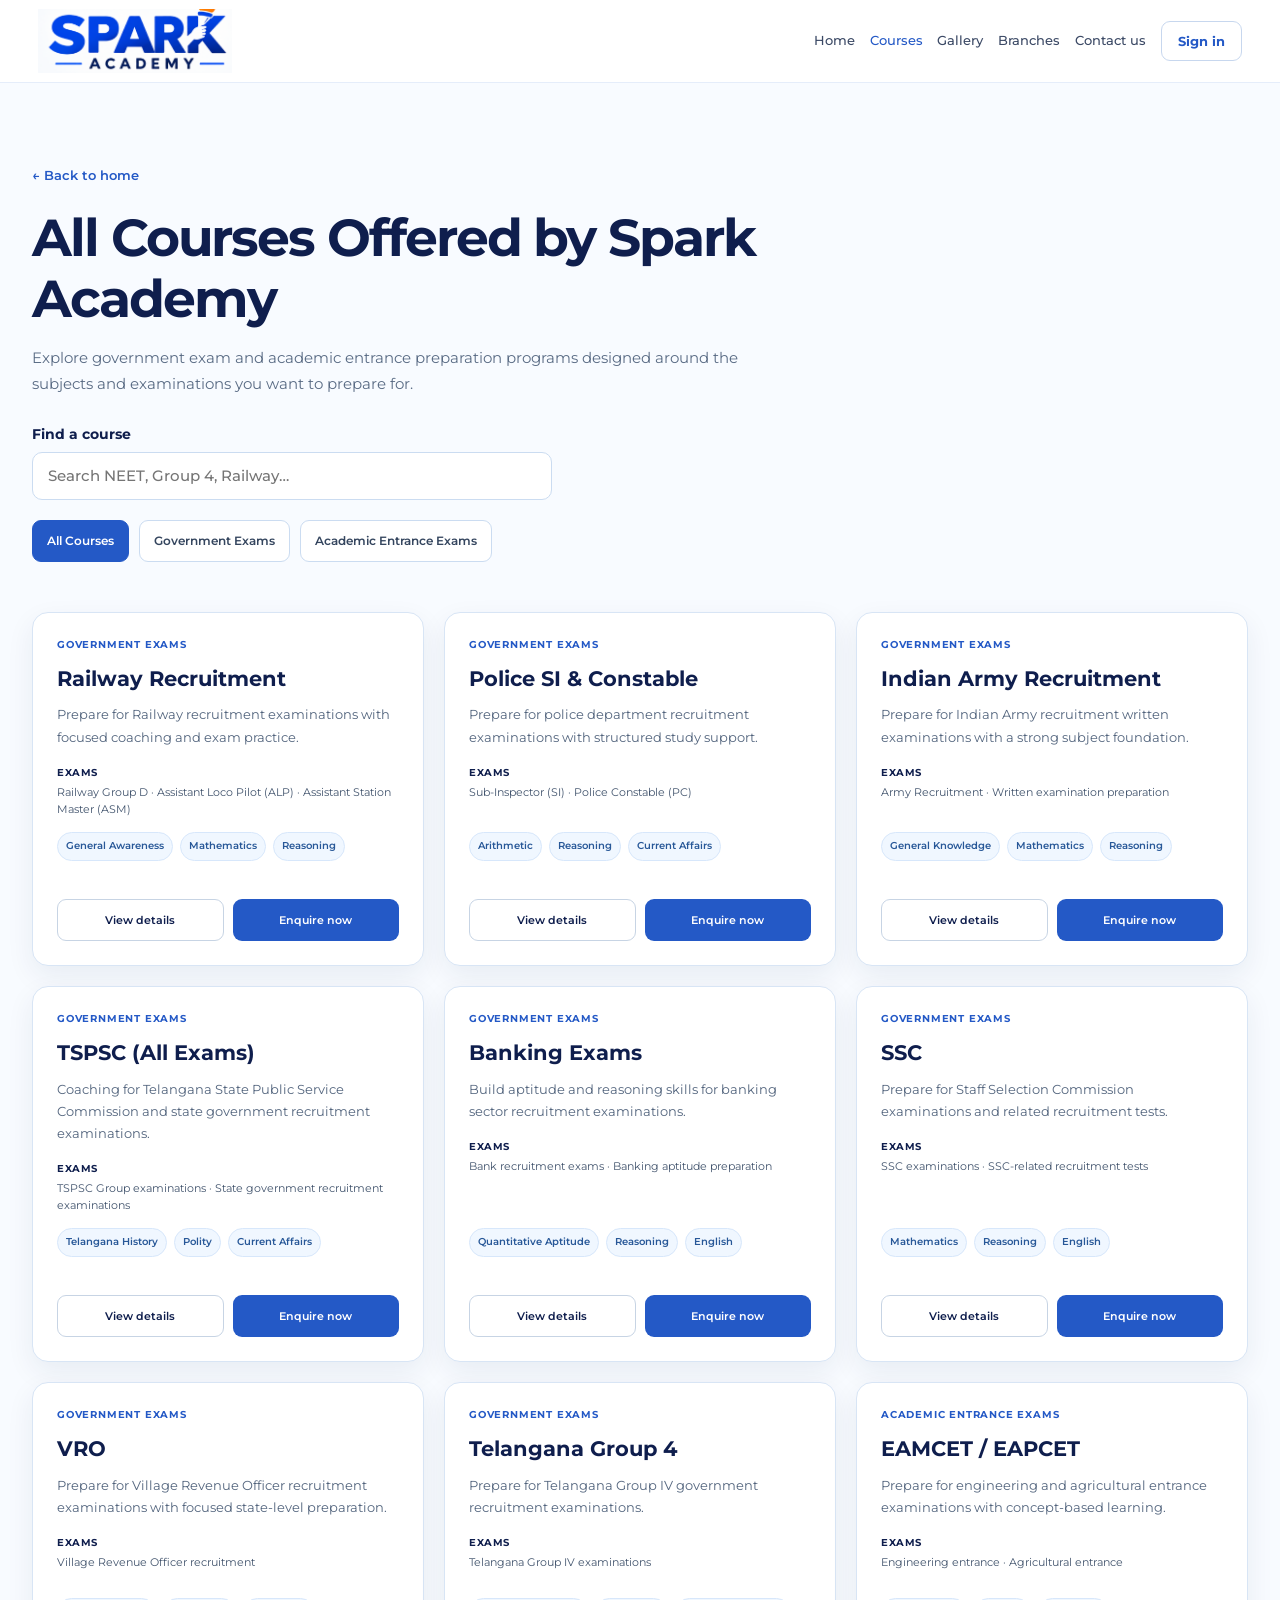
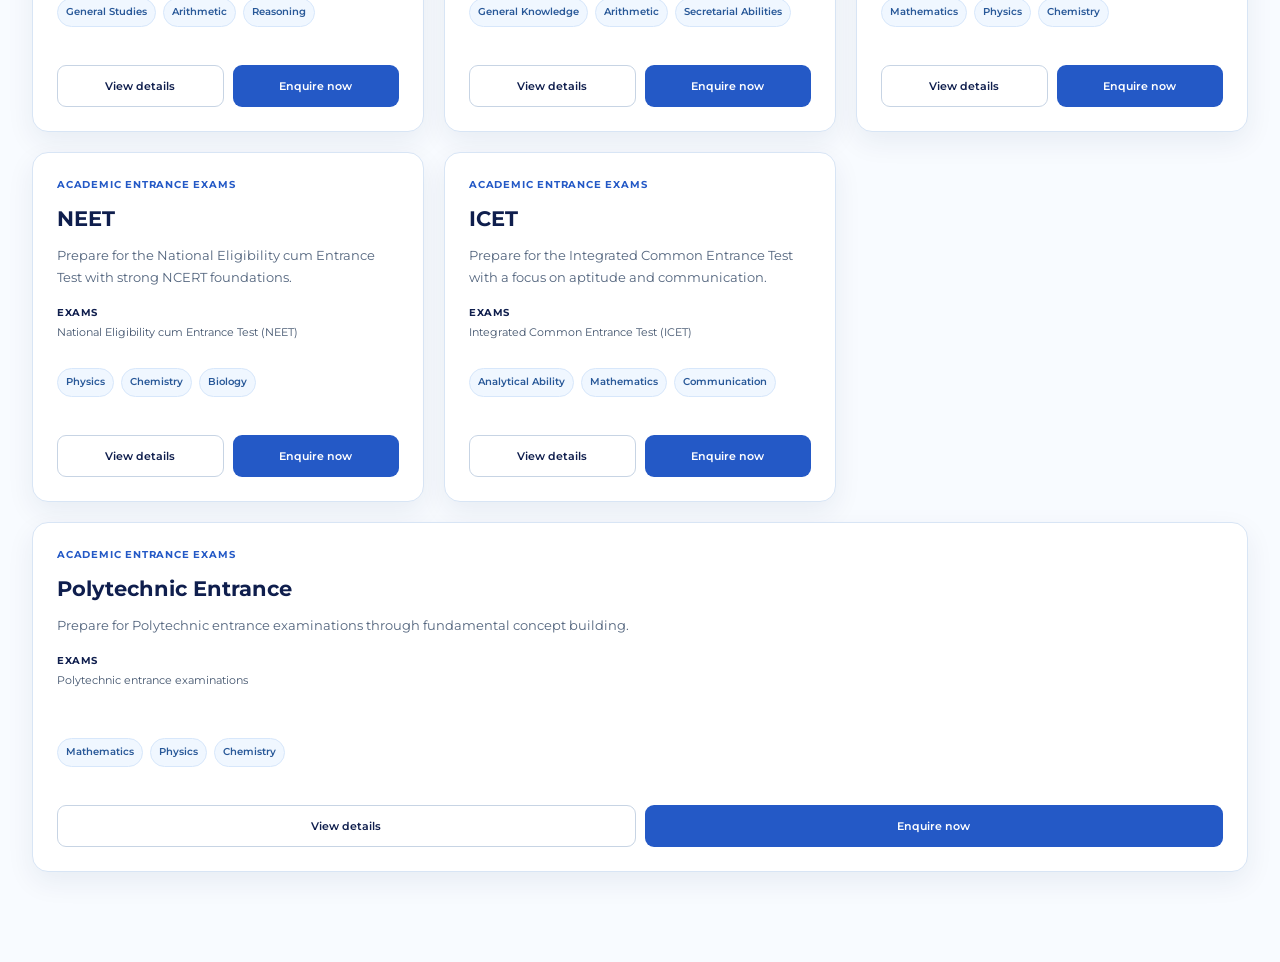
==== commit a94128b1: "Improve enquiry flow student stories and mobile course discovery" ====
--- a/courses.html
+++ b/courses.html
@@ -1,2 +1,2 @@
 <!doctype html>
-<html lang="en"><head><meta charset="UTF-8"><meta name="viewport" content="width=device-width, initial-scale=1"><meta name="theme-color" content="#ffffff"><title>Courses | Spark Academy</title><meta name="description" content="Explore all government exam and academic entrance coaching programs at Spark Academy."><link rel="preconnect" href="https://fonts.googleapis.com"><link rel="preconnect" href="https://fonts.gstatic.com" crossorigin><link href="https://fonts.googleapis.com/css2?family=Montserrat:wght@400;500;600;700;800&display=swap" rel="stylesheet"><link rel="stylesheet" href="styles.css"></head><body class="courses-page"><a class="skip-link" href="#all-courses">Skip to courses</a><header class="site-header"><div class="nav-wrap"><a class="brand" href="index.html#home" aria-label="Spark Academy home"><img src="assets/spark-academy-logo.png" alt="Spark Academy"></a><button class="menu-toggle" type="button" aria-label="Open navigation" aria-expanded="false" aria-controls="primary-nav"><span></span><span></span><span></span></button><nav class="primary-nav" id="primary-nav" aria-label="Primary navigation"><a href="index.html#home" class="nav-link">Home</a><a href="courses.html" class="nav-link active">Courses</a><a href="index.html#gallery" class="nav-link">Gallery</a><a href="index.html#branches" class="nav-link">Branches</a><a href="index.html#contact" class="nav-link">Contact us</a><a href="#" class="nav-signin">Sign in</a></nav></div></header><main class="courses-main"><section class="courses-intro section"><a class="back-link" href="index.html#courses">← Back to home</a><h1>All Courses Offered by Spark Academy</h1><p>Explore government exam and academic entrance preparation programs designed around the subjects and examinations you want to prepare for.</p><div class="course-filters" role="group" aria-label="Filter courses"><button class="course-filter active" data-course-filter="all">All Courses</button><button class="course-filter" data-course-filter="Government Exams">Government Exams</button><button class="course-filter" data-course-filter="Academic Entrance Exams">Academic Entrance Exams</button></div></section><section class="section all-course-section"><div class="course-grid all-course-grid" id="all-courses" aria-live="polite"></div></section></main><script src="course-data.js"></script><script src="script.js" defer></script></body></html>
+<html lang="en"><head><meta charset="UTF-8"><meta name="viewport" content="width=device-width, initial-scale=1"><meta name="theme-color" content="#ffffff"><title>Courses | Spark Academy</title><meta name="description" content="Explore all government exam and academic entrance coaching programs at Spark Academy."><link rel="preconnect" href="https://fonts.googleapis.com"><link rel="preconnect" href="https://fonts.gstatic.com" crossorigin><link href="https://fonts.googleapis.com/css2?family=Montserrat:wght@400;500;600;700;800&display=swap" rel="stylesheet"><link rel="stylesheet" href="styles.css"></head><body class="courses-page"><a class="skip-link" href="#all-courses">Skip to courses</a><header class="site-header"><div class="nav-wrap"><a class="brand" href="index.html#home" aria-label="Spark Academy home"><img src="assets/spark-academy-logo.png" alt="Spark Academy"></a><button class="menu-toggle" type="button" aria-label="Open navigation" aria-expanded="false" aria-controls="primary-nav"><span></span><span></span><span></span></button><nav class="primary-nav" id="primary-nav" aria-label="Primary navigation"><a href="index.html#home" class="nav-link">Home</a><a href="courses.html" class="nav-link active">Courses</a><a href="index.html#gallery" class="nav-link">Gallery</a><a href="index.html#branches" class="nav-link">Branches</a><a href="index.html#contact" class="nav-link">Contact us</a><a href="https://tutorly-roan.vercel.app/signin" class="nav-signin">Sign in</a></nav></div></header><main class="courses-main"><section class="courses-intro section"><a class="back-link" href="index.html#courses">← Back to home</a><h1>All Courses Offered by Spark Academy</h1><p>Explore government exam and academic entrance preparation programs designed around the subjects and examinations you want to prepare for.</p><label class="course-search-label" for="course-search">Find a course</label><input class="course-search" id="course-search" type="search" placeholder="Search NEET, Group 4, Railway…" autocomplete="off"><div class="course-filters" role="group" aria-label="Filter courses"><button class="course-filter active" data-course-filter="all">All Courses</button><button class="course-filter" data-course-filter="Government Exams">Government Exams</button><button class="course-filter" data-course-filter="Academic Entrance Exams">Academic Entrance Exams</button></div></section><section class="section all-course-section"><div class="course-grid all-course-grid" id="all-courses" aria-live="polite"></div><p class="course-empty" id="course-empty" hidden>No courses match your search. Try another exam or category.</p></section></main><script src="course-data.js"></script><script src="script.js" defer></script></body></html>
--- a/styles.css
+++ b/styles.css
@@ -207,6 +207,29 @@
 @media(max-width:760px){.gallery-page-intro{padding:36px 0 4px}.gallery-page-intro h1{font-size:38px}.gallery-page-intro p{font-size:14px}.gallery-page .gallery-full{padding-top:28px}.contact-inner{grid-template-columns:1fr;gap:28px;justify-content:stretch}.contact-visual{max-width:460px;height:clamp(300px,82vw,410px);margin-inline:auto}.contact-content{max-width:560px;margin-inline:auto}.contact-content h2,.contact-content>p{text-align:center}.contact-content form{width:100%}.contact-quote{left:8px;bottom:12px}.contact-quote p{text-align:left}.contact-section{padding-block:52px 60px}}
 @media(max-width:420px){.contact-inner{gap:22px}.contact-visual{height:280px}.contact-content h2{font-size:34px}.contact-content form{padding:16px!important}.gallery-page-intro{padding-top:28px}}
 
+/* Keep navigation available on every page while visitors scroll. */
+.site-header{position:fixed;inset:0 0 auto;z-index:100;width:100%}
+body{padding-top:82px}
+@media(max-width:760px){body{padding-top:68px}}
+
+/* Compact, readable mobile entry and genuine student moments. */
+.rating-badge:focus-visible,.nav-signin:focus-visible,.course-search:focus-visible{outline:3px solid #f3a33d;outline-offset:3px}
+.journey-grid{display:grid;grid-template-columns:repeat(2,minmax(0,1fr));gap:22px;max-width:1100px;margin:auto}
+.journey-card{overflow:hidden;border:1px solid #dce7f3;border-radius:18px;background:#fff;box-shadow:0 10px 28px rgba(19,49,91,.06)}
+.journey-card img{width:100%;height:260px;object-fit:cover}
+.journey-card div{padding:20px 22px}.journey-card h3{margin:0 0 6px;color:var(--navy);font-size:18px}.journey-card p{margin:0;color:#596b84;font-size:14px}
+.journey-link{display:table;margin:26px auto 0;color:var(--blue);font-weight:700;text-decoration:underline;text-underline-offset:4px}
+.course-search-label{display:block;margin:18px 0 6px;color:var(--navy);font-size:14px;font-weight:700}
+.course-search{display:block;width:min(520px,100%);height:48px;margin:0 0 20px;padding:0 15px;border:1px solid #cbdcf1;border-radius:10px;background:#fff;color:var(--navy);font:500 15px var(--font)}
+.course-empty{padding:28px;color:#596b84;text-align:center}
+@media(max-width:760px){
+ .hero{padding:26px 22px;margin-top:12px;gap:18px}.hero-copy{padding:0}.hero h1{font-size:clamp(34px,9vw,44px);margin-bottom:12px}.hero-lede{font-size:15px;line-height:1.55}
+ .hero-actions{margin-top:18px}.hero-actions .button{min-height:48px}.hero-visual{height:clamp(210px,61vw,310px)}.hero-social-proof{margin-top:16px;display:grid;grid-template-columns:repeat(2,minmax(0,1fr));gap:8px}.rating-badge{padding:10px;gap:8px}.rating-badge .rating-icon{width:36px;height:36px;padding:6px}.rating-details small{font-size:11px}.legacy-badge{grid-column:1/-1;padding:10px 14px}.legacy-badge small{font-size:11px}
+ .journey-grid{grid-template-columns:1fr;gap:16px}.journey-card img{height:220px}.journey-card div{padding:17px}.journey-card h3{font-size:17px}.journey-card p{font-size:14px}
+ .course-card .card-kicker,.course-exams strong,.tag-row span{font-size:11px}.course-card>p,.course-exams{font-size:13px}.course-actions .button{min-height:44px!important;font-size:12px!important}.course-filter{min-height:44px;font-size:12px;padding:9px 12px}.gallery-filters .filter-button{min-height:44px;font-size:12px!important}.footer-col>a,.footer-contact p,.footer-brand p{font-size:12px}.footer-bottom{font-size:11px}
+}
+@media(max-width:420px){.hero-social-proof{grid-template-columns:1fr}.rating-badge{min-height:54px}.hero-actions .button{width:100%}.hero-actions .button-secondary{display:none}.course-actions{gap:8px!important}}
+
 /* Wider page containers with restrained outer gutters. */
 @media(min-width:761px){
   .section,.section-shell{width:min(1340px,calc(100% - 64px))}
